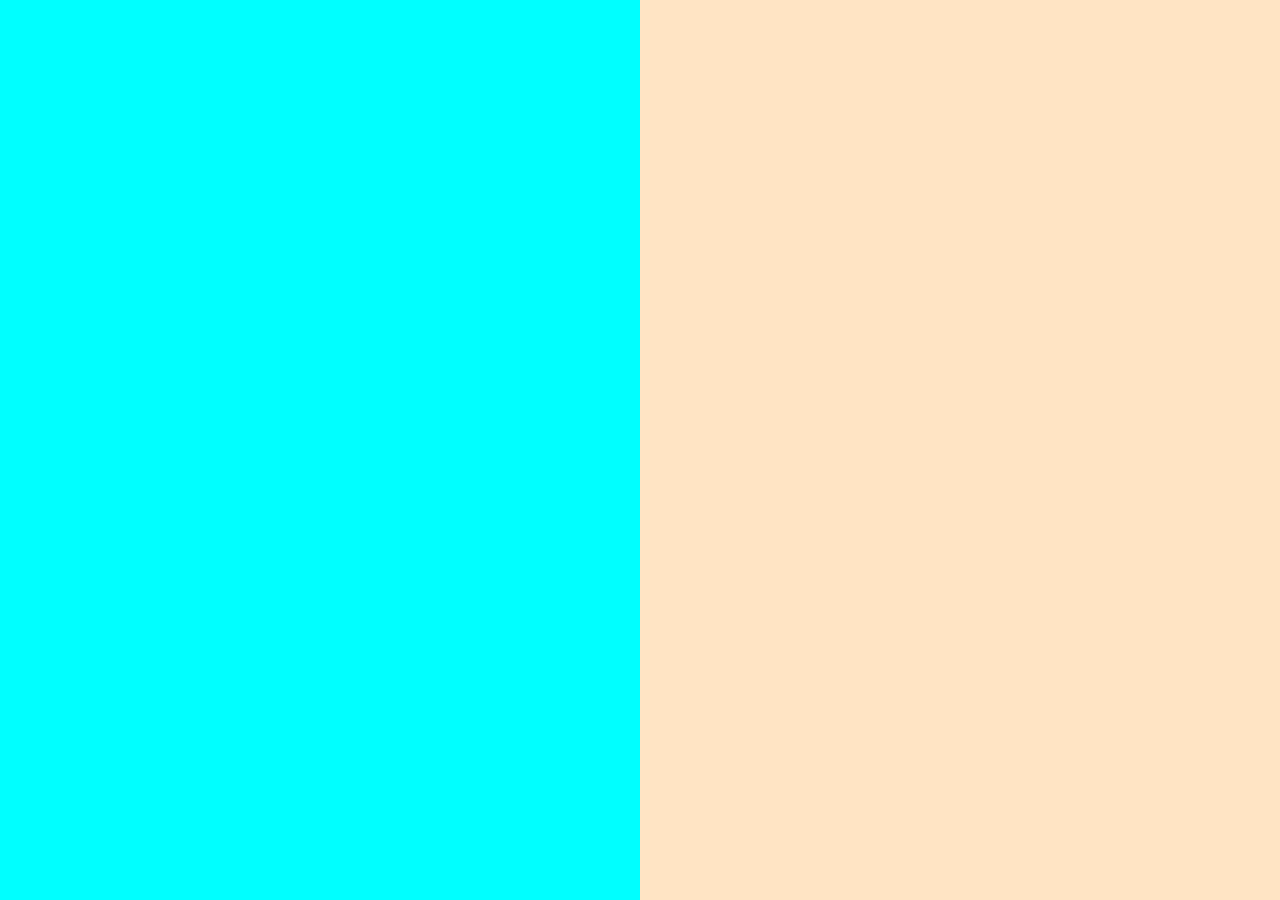
==== Web Development-HTML_and_CSS/Assignment-2-Contact_Form/index.html @ 1804f3dd "Setting Layout Assignment-2" ====
<!DOCTYPE html>
<html lang="en">
<head>
    <meta charset="UTF-8">
    <meta name="viewport" content="width=device-width, initial-scale=1.0">
    <title>Contact Sales</title>
    <link rel="stylesheet" href="style.css">
</head>
<body>  
    <div class="contactpage">
<div class="left">
    
</div>
<div class="right">

</div>
</div>
</body>
</html>
---- Web Development-HTML_and_CSS/Assignment-2-Contact_Form/style.css ----
*{
    box-sizing: border-box;
    margin: 0;
    padding: 0;
}
body,html{
    height: 100vh;
    width: 100vw;
}
.contactpage{
    display: flex;
}
.left{
    height: 100vh;
    width: 50vw;
    background-color: aqua;
}
.right{
    height: 100vh;
    width: 50vw;
    background-color: bisque;
}
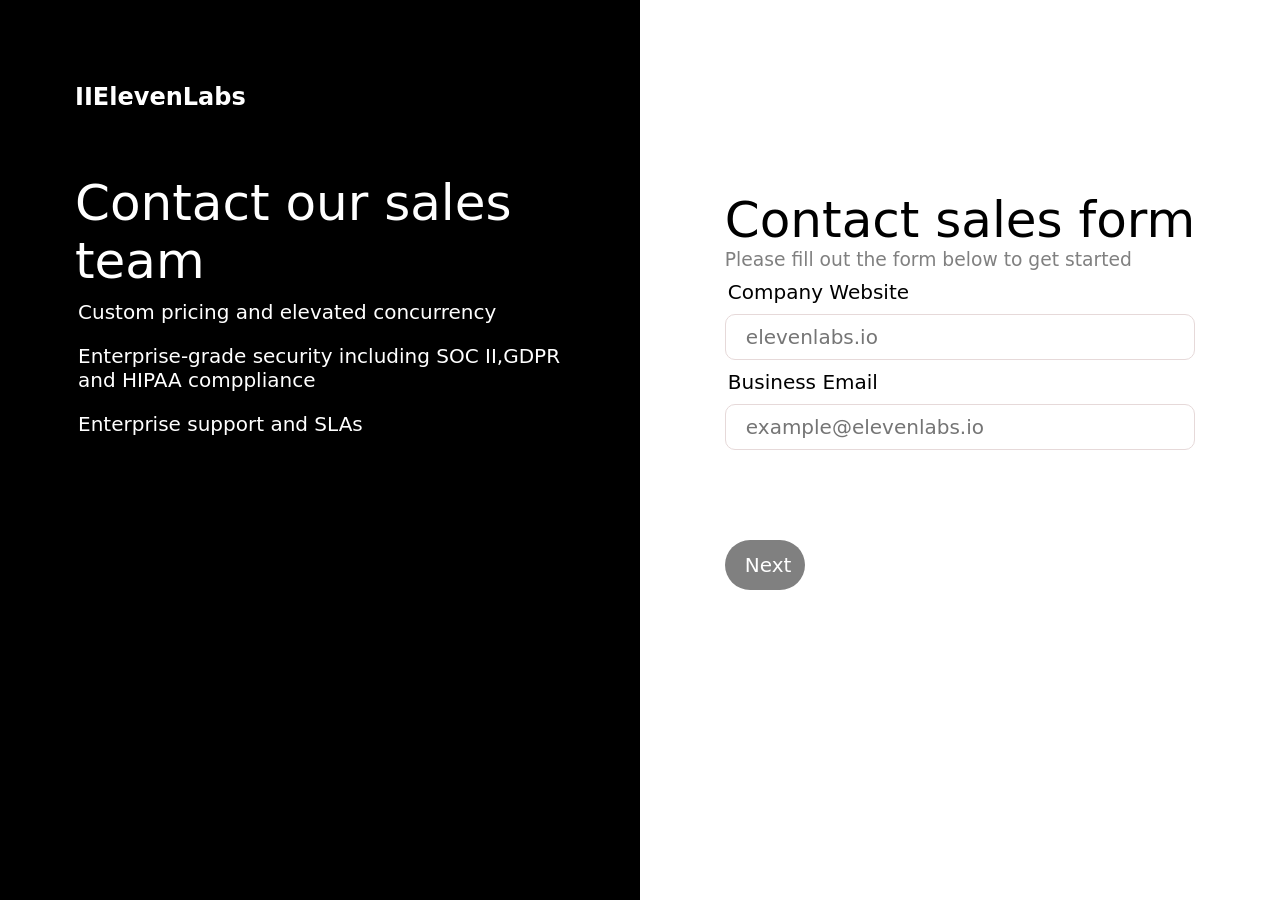
==== commit 618a10c3: "Stucture and basic styling" ====
--- a/Web Development-HTML_and_CSS/Assignment-2-Contact_Form/index.html
+++ b/Web Development-HTML_and_CSS/Assignment-2-Contact_Form/index.html
@@ -8,12 +8,26 @@
 </head>
 <body>  
     <div class="contactpage">
-<div class="left">
-    
-</div>
-<div class="right">
-
-</div>
-</div>
+    <div class="left">
+    <div class="title"><h2>IIElevenLabs</h2></div>
+    <div class="left-details">
+        <h1>Contact our sales team</h1>
+        <h3 class="ep">Custom pricing and elevated concurrency</h3>
+        <h3 class="ep">Enterprise-grade security including SOC II,GDPR and HIPAA comppliance</h3>
+        <h3 class="ep">Enterprise support and SLAs</h3>
+    </div>
+    </div>
+    <div class="right">
+        <div class="right-details">
+        <h1>Contact sales form</h1>
+        <h3 class="lcaption">Please fill out the form below to get started</h3>
+        <h3 class="epl">Company Website</h3>
+            <input type="text" name="website" id="website" placeholder="elevenlabs.io">
+        <h3 class="epl">Business Email</h3>
+            <input type="email" name="website" id="email" placeholder="example@elevenlabs.io">
+        <input type="button" value="Next" id="nextbtn">    
+        </div>
+    </div>
+    </div>
 </body>
 </html>
--- a/Web Development-HTML_and_CSS/Assignment-2-Contact_Form/style.css
+++ b/Web Development-HTML_and_CSS/Assignment-2-Contact_Form/style.css
@@ -2,6 +2,7 @@
     box-sizing: border-box;
     margin: 0;
     padding: 0;
+    font-family: system-ui, -apple-system, BlinkMacSystemFont, 'Segoe UI', Roboto, Oxygen, Ubuntu, Cantarell, 'Open Sans', 'Helvetica Neue', sans-serif;
 }
 body,html{
     height: 100vh;
@@ -10,14 +11,88 @@
 .contactpage{
     display: flex;
 }
+
+.title{
+    margin: 7vh 5vh;
+}
+
 .left{
     height: 100vh;
     width: 50vw;
-    background-color: aqua;
+    padding: 20px 30px;
+    color: white;
+    background-color: black;
 }
+
+
+.left-details{
+    margin: 6vh 5vh;
+    display: flex;
+    flex-direction: column;
+}
+.left-details h1{
+    font-size: 50px;
+    font-weight: 400;
+}
+.ep{
+    font-weight: 400;
+    font-size: 20px;
+    margin: 10px 3px;
+}
+
+.lcaption{
+    color: grey;
+    font-weight: 100;
+}
+
 .right{
     height: 100vh;
     width: 50vw;
-    background-color: bisque;
+    padding: 20px 30px;
+    color: black;
+    background-color: white;
+    display: flex;
+    justify-content: center;
+}
+.right-details{
+    margin: 19vh 5vh;
+    display: flex;
+    flex-direction: column;
+}
+.right-details h1{
+    font-size: 50px;
+    font-weight: 400;
+}
+.epl{
+    font-weight: 400;
+    font-size: 20px;
+    margin: 10px 3px;
+}
+#email{
+        font-size: 20px;
+        padding:10px 20px;
+        border-radius: 10px;
+        border: 0.5px solid rgb(230, 217, 217);
+}
+#website{
+        font-size: 20px;
+        padding:10px 20px;
+        border-radius: 10px;
+        font-weight: 200;
+        border: 0.5px solid rgb(230, 217, 217);
 }
 
+#nextbtn{
+    height: 50px;
+    width: 80px;
+    padding: 10px 20px;
+    text-align: center;
+    border: none;
+    font-size: 20px;
+    background-color: grey;
+    color: white;
+    margin: 10vh 0vh ;
+    border-radius: 50px;
+}
+
+
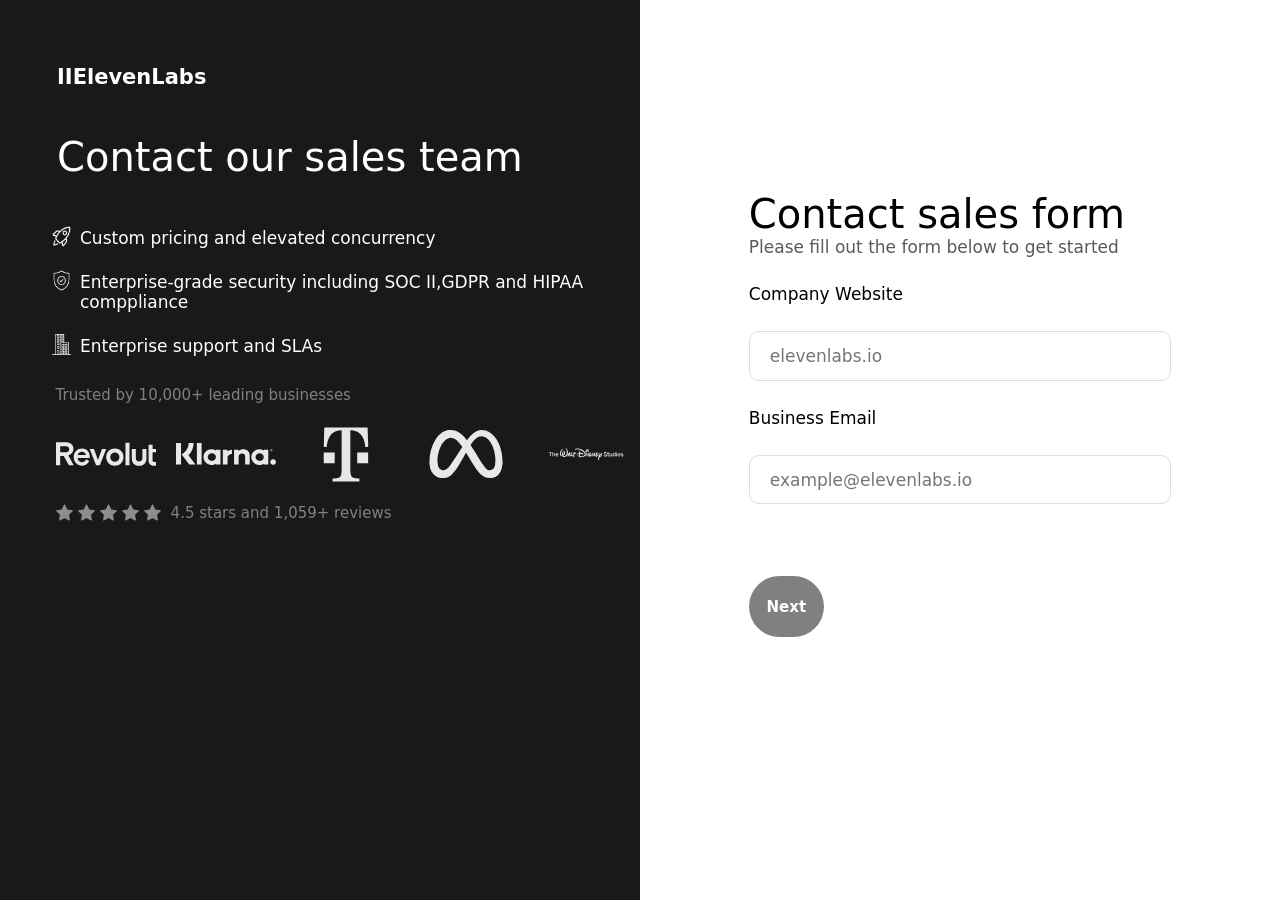
==== commit 1ef8bec2: "finalzing and perfecting pixels of assignment -2" ====
--- a/Web Development-HTML_and_CSS/Assignment-2-Contact_Form/index.html
+++ b/Web Development-HTML_and_CSS/Assignment-2-Contact_Form/index.html
@@ -1,33 +1,81 @@
-<!DOCTYPE html>
+<!doctype html>
 <html lang="en">
-<head>
-    <meta charset="UTF-8">
-    <meta name="viewport" content="width=device-width, initial-scale=1.0">
+  <head>
+    <meta charset="UTF-8" />
+    <meta name="viewport" content="width=device-width, initial-scale=1.0" />
     <title>Contact Sales</title>
-    <link rel="stylesheet" href="style.css">
-</head>
-<body>  
+    <link rel="stylesheet" href="style.css" />
+  </head>
+  <body>
     <div class="contactpage">
-    <div class="left">
-    <div class="title"><h2>IIElevenLabs</h2></div>
-    <div class="left-details">
-        <h1>Contact our sales team</h1>
-        <h3 class="ep">Custom pricing and elevated concurrency</h3>
-        <h3 class="ep">Enterprise-grade security including SOC II,GDPR and HIPAA comppliance</h3>
-        <h3 class="ep">Enterprise support and SLAs</h3>
+      <div class="left">
+        <div class="title"><h2>IIElevenLabs</h2></div>
+        <div class="left-details">
+          <h1>Contact our sales team</h1>
+        </div>
+        <div class="smalldet">
+          <img class="icon" src="./images/rocket.png" alt="" />
+          <h3 class="ep">Custom pricing and elevated concurrency</h3>
+        </div>
+        <div class="smalldet">
+          <img class="icon" src="./images/shield.png" alt="" />
+          <h3 class="ep">
+            Enterprise-grade security including SOC II,GDPR and HIPAA
+            comppliance
+          </h3>
+        </div>
+        <div class="smalldet">
+          <img class="icon" src="./images/building.png" alt="" />
+          <h3 class="ep">Enterprise support and SLAs</h3>
+        </div>
+        <div class="logosec">
+          <h6>Trusted by 10,000+ leading businesses</h6>
+          <div class="logos">
+            <img class="loge" src="./images/Revolut-Logo-2.svg" alt="" />
+            <img class="loge" id="klrna" src="./images/Klarna-Logo-2.svg" alt="" />
+            <img class="loge" src="./images/Deutsche-Telekom-Logo-1 (1).svg" alt="" />
+            <img class="loge" src="./images/meta-logo.svg" alt="" />
+            <img class="loge" src="./images/disney.svg" alt="" />
+          </div>
+          <div class="stars">
+            <img class="star" src="./images/star-346.svg" alt="" />
+            <img class="star" src="./images/star-346.svg" alt="" />
+            <img class="star" src="./images/star-346.svg" alt="" />
+            <img class="star" src="./images/star-346.svg" alt="" />
+            <img class="star" src="./images/star-346.svg" alt="" />
+            <h5>4.5 stars and 1,059+ reviews</h5>
+          </div>
+        </div>
+        <div class="rfooter">
+          <div class="foot">
+            <img class="footimg" id="fim1" src="https://elevenlabs.io/_next/image?url=%2Fassets%2Fcontact-sales%2Fagents-platform.webp&w=828&q=80" alt="">
+            <img class="footimg" id="fim2" src="https://elevenlabs.io/_next/image?url=%2Fassets%2Fcontact-sales%2Fcreative-platform.webp&w=828&q=80" alt="">
+          </div>
+        </div>
+      </div>
+      <div class="right">
+        <div class="right-details">
+          <h1>Contact sales form</h1>
+          <h3 class="lcaption">
+            Please fill out the form below to get started
+          </h3>
+          <h3 class="epl">Company Website</h3>
+          <input
+            type="text"
+            name="website"
+            id="website"
+            placeholder="elevenlabs.io"
+          />
+          <h3 class="epl">Business Email</h3>
+          <input
+            type="email"
+            name="website"
+            id="email"
+            placeholder="example@elevenlabs.io"
+          />
+          <input type="button" value="Next" id="nextbtn" />
+        </div>
+      </div>
     </div>
-    </div>
-    <div class="right">
-        <div class="right-details">
-        <h1>Contact sales form</h1>
-        <h3 class="lcaption">Please fill out the form below to get started</h3>
-        <h3 class="epl">Company Website</h3>
-            <input type="text" name="website" id="website" placeholder="elevenlabs.io">
-        <h3 class="epl">Business Email</h3>
-            <input type="email" name="website" id="email" placeholder="example@elevenlabs.io">
-        <input type="button" value="Next" id="nextbtn">    
-        </div>
-    </div>
-    </div>
-</body>
-</html>+  </body>
+</html>
--- a/Web Development-HTML_and_CSS/Assignment-2-Contact_Form/style.css
+++ b/Web Development-HTML_and_CSS/Assignment-2-Contact_Form/style.css
@@ -1,98 +1,211 @@
-*{
-    box-sizing: border-box;
-    margin: 0;
-    padding: 0;
-    font-family: system-ui, -apple-system, BlinkMacSystemFont, 'Segoe UI', Roboto, Oxygen, Ubuntu, Cantarell, 'Open Sans', 'Helvetica Neue', sans-serif;
-}
-body,html{
-    height: 100vh;
-    width: 100vw;
-}
-.contactpage{
-    display: flex;
-}
-
-.title{
-    margin: 7vh 5vh;
-}
-
-.left{
-    height: 100vh;
-    width: 50vw;
-    padding: 20px 30px;
-    color: white;
-    background-color: black;
-}
-
-
-.left-details{
-    margin: 6vh 5vh;
-    display: flex;
-    flex-direction: column;
-}
-.left-details h1{
-    font-size: 50px;
-    font-weight: 400;
-}
-.ep{
-    font-weight: 400;
-    font-size: 20px;
-    margin: 10px 3px;
-}
-
-.lcaption{
-    color: grey;
-    font-weight: 100;
-}
-
-.right{
-    height: 100vh;
-    width: 50vw;
-    padding: 20px 30px;
-    color: black;
-    background-color: white;
-    display: flex;
-    justify-content: center;
-}
-.right-details{
-    margin: 19vh 5vh;
-    display: flex;
-    flex-direction: column;
-}
-.right-details h1{
-    font-size: 50px;
-    font-weight: 400;
-}
-.epl{
-    font-weight: 400;
-    font-size: 20px;
-    margin: 10px 3px;
-}
-#email{
-        font-size: 20px;
-        padding:10px 20px;
-        border-radius: 10px;
-        border: 0.5px solid rgb(230, 217, 217);
-}
-#website{
-        font-size: 20px;
-        padding:10px 20px;
-        border-radius: 10px;
-        font-weight: 200;
-        border: 0.5px solid rgb(230, 217, 217);
-}
-
-#nextbtn{
-    height: 50px;
-    width: 80px;
-    padding: 10px 20px;
-    text-align: center;
-    border: none;
-    font-size: 20px;
-    background-color: grey;
-    color: white;
-    margin: 10vh 0vh ;
-    border-radius: 50px;
-}
-
-
+* {
+  box-sizing: border-box;
+  margin: 0;
+  padding: 0;
+  font-family:
+    system-ui,
+    -apple-system,
+    BlinkMacSystemFont,
+    "Segoe UI",
+    Roboto,
+    Oxygen,
+    Ubuntu,
+    Cantarell,
+    "Open Sans",
+    "Helvetica Neue",
+    sans-serif;
+}
+body,
+html {
+  height: 100vh;
+  width: 100vw;
+}
+.contactpage {
+  display: flex;
+}
+
+.title {
+  font-size: 14px;
+  margin: 5vh 3vh;
+}
+.title h2 {
+  font-weight: 700;
+}
+
+.left {
+  position: relative;
+  overflow: hidden;
+  height: 100vh;
+  width: 50vw;
+  padding: 20px 30px;
+  color: white;
+  background-color: rgb(26, 25, 25);
+}
+.left-details {
+  margin: 4vh 3vh;
+  display: flex;
+  flex-direction: column;
+}
+
+.left-details h1 {
+  margin: 0px 0px;
+  font-size: 40px;
+  font-weight: 400;
+}
+
+.smalldet {
+  display: flex;
+}
+.smalldet img {
+  filter: invert(1);
+  height: 25px;
+  width: 25px;
+  transform: translate(19px, 8px);
+  padding: 2px 3px;
+}
+
+.ep {
+  font-weight: 400;
+  font-size: 17px;
+  margin: 12px 25px;
+}
+
+.logosec {
+  display: flex;
+  flex-direction: column;
+  margin: 2vh 2vw;
+  /* background-color: aquamarine; */
+}
+.logosec h6 {
+  font-size: 15px;
+  color: grey;
+  font-weight: 400;
+}
+.logos {
+  align-items: center;
+  display: flex;
+  gap: 20px;
+  flex-wrap: nowrap;
+}
+.loge {
+  height: auto;
+  width: 100px;
+  filter: brightness(0) invert(1);
+  object-fit: contain;
+  opacity: 0.9;
+}
+.stars {
+  display: flex;
+  gap: 5px;
+}
+.stars h5 {
+  margin: 0px 5px;
+  font-size: 15px;
+  font-weight: 400;
+  color: grey;
+}
+.star {
+  height: 17px;
+  width: auto;
+  filter: brightness(0) invert(1);
+  object-fit: contain;
+  opacity: 0.5;
+}
+.foot {
+  position: absolute;
+  bottom: -130px;
+  left: 40px;
+  width: 90%;
+  /* max-width: 480px; */
+  height: 320px;
+}
+
+.footimg {
+  position: absolute;
+  width: 100%;
+  max-width: 550px;
+  height: auto;
+  border-radius: 16px;
+  object-fit:contain;
+  object-position:center;
+  box-shadow: 0 30px 80px rgba(0,0,0,0.25);
+}
+
+#fim1 {
+  top:70px;
+  left: 10px;
+  z-index: 3;
+}
+#fim2 {
+  top: 90px;
+  left: 110px;
+  z-index: 1;
+  opacity: 0.55;
+  transform: scale(0.94);
+  box-shadow: 0 40px 120px rgba(0,0,0,0.18);
+}
+.right {
+  height: 100vh;
+  width: 50vw;
+  padding: 20px 30px;
+  color: black;
+  background-color: white;
+  display: flex;
+  justify-content: center;
+}
+.right-details {
+  margin: 19vh 5vh;
+  display: flex;
+  /* background-color: aqua; */
+  flex-direction: column;
+}
+.right-details h1 {
+  font-size: 40px;
+  font-weight: 400;
+}
+
+.lcaption {
+  color: rgb(90, 90, 90);
+  font-size: 17px;
+  font-weight: 400;
+}
+
+.epl {
+  font-weight: 400;
+  font-size: 17px;
+  margin: 3vh 0vw;
+}
+#email {
+  height: 7vh;
+  width: 33vw;
+  font-size: 17px;
+  padding: 10px 20px;
+  border-radius: 10px;
+  font-weight: 200;
+  color: rgb(100, 100, 100);
+  border: 0.5px solid rgb(230, 217, 217);
+}
+#website {
+  height: 7vh;
+  width: 33vw;
+  font-size: 17px;
+  padding: 10px 20px;
+  border-radius: 10px;
+  color: rgb(100, 100, 100);
+  font-weight: 200;
+  border: 0.5px solid rgb(230, 217, 217);
+}
+
+#nextbtn {
+  height: 80px;
+  width: 75px;
+  padding: 10px 15px;
+  text-align: center;
+  border: none;
+  font-size: 15px;
+  font-weight: 600;
+  background-color: grey;
+  color: white;
+  margin: 8vh 0vh;
+  border-radius: 50px;
+}
